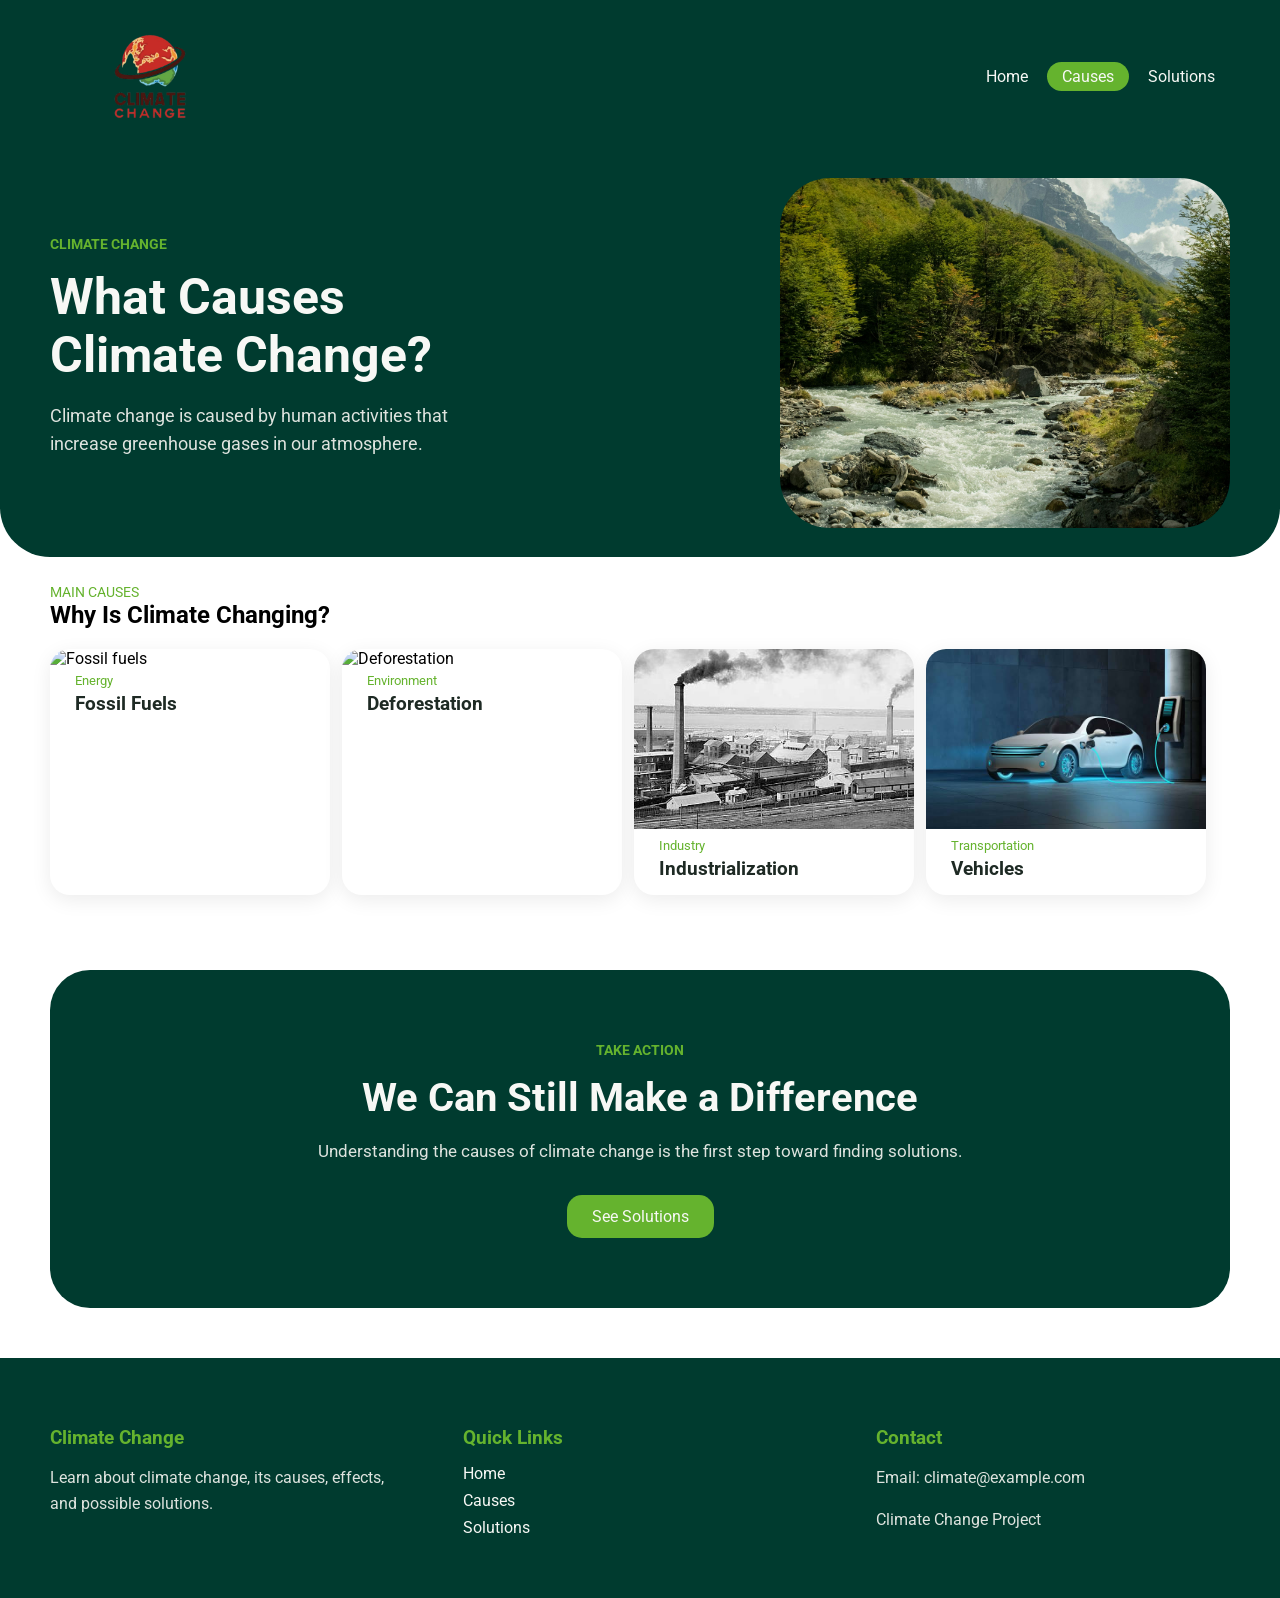
==== Climate change/html-main/causes.html @ efa52acc "Add files via upload" ====
<!DOCTYPE html>
<html lang="en">

<head>
    <meta charset="UTF-8">
    <meta name="viewport" content="width=device-width, initial-scale=1.0">

    <link rel="preconnect" href="https://fonts.googleapis.com">
    <link rel="preconnect" href="https://fonts.gstatic.com" crossorigin>

    <link
        href="https://fonts.googleapis.com/css2?family=Roboto:wght@300;400;700;900&display=swap"
        rel="stylesheet"
    >

    <link rel="stylesheet" href="style.css">
<script src="script.js"></script>

    <title>Causes - Climate Change</title>
</head>

<body>

    <!-- HEADER -->

    <header class="header">

        <img
            class="logo"
            src="images/logo.png"
            alt="Climate Change Logo"
        >

        <nav class="header-links">
            <a href="index.html">Home</a>
            <a href="causes.html" >Causes</a>
            <a href="solutions.html">Solutions</a>
        </nav>

    </header>


    <!-- HERO -->

    <section class="landing-page">

        <div class="landing-page-left-section">

            <span>CLIMATE CHANGE</span>

            <h1>
                What Causes<br>
                Climate Change?
            </h1>

            <p>
                Climate change is caused by human activities
                that increase greenhouse gases in our atmosphere.
            </p>

        </div>


        <div class="landing-page-image-container">

            <img
                src="images/hero.jpg"
                alt="Climate change"
            >

        </div>

    </section>


    <!-- CAUSES -->

    <section class="trending-container">

        <span>MAIN CAUSES</span>

        <div class="trending-header">

            <h2>Why Is Climate Changing?</h2>

        </div>


        <div class="trending-cards">

            <!-- CARD 1 -->

            <div class="card">

                <img
                    class="thumb"
                    src="images/fossil-fuels.jpg"
                    alt="Fossil fuels"
                >

                <div class="card-info">

                    <div class="card-name">
                        <p>Energy</p>
                        <h3>Fossil Fuels</h3>
                    </div>

                </div>

            </div>


            <!-- CARD 2 -->

            <div class="card">

                <img
                    class="thumb"
                    src="images/deforestation.jpg"
                    alt="Deforestation"
                >

                <div class="card-info">

                    <div class="card-name">
                        <p>Environment</p>
                        <h3>Deforestation</h3>
                    </div>

                </div>

            </div>


            <!-- CARD 3 -->

            <div class="card">

                <img
                    class="thumb"
                    src="images/industry.jpg"
                    alt="Industrial pollution"
                >

                <div class="card-info">

                    <div class="card-name">
                        <p>Industry</p>
                        <h3>Industrialization</h3>
                    </div>

                </div>

            </div>


            <!-- CARD 4 -->

            <div class="card">

                <img
                    class="thumb"
                    src="images/electric-car.jpg"
                    alt="Transportation"
                >

                <div class="card-info">

                    <div class="card-name">
                        <p>Transportation</p>
                        <h3>Vehicles</h3>
                    </div>

                </div>

            </div>

        </div>

    </section>


    <!-- CTA -->

    <section class="cta">

        <div class="cta-content">

            <span>TAKE ACTION</span>

            <h2>
                We Can Still Make a Difference
            </h2>

            <p>
                Understanding the causes of climate change
                is the first step toward finding solutions.
            </p>

            <a href="solutions.html" class="btn">
                See Solutions
            </a>

        </div>

    </section>


    <!-- FOOTER -->

    <footer class="footer">

        <div class="footer-section">

            <h3>Climate Change</h3>

            <p>
                Learn about climate change, its causes,
                effects, and possible solutions.
            </p>

        </div>


        <div class="footer-section">

            <h3>Quick Links</h3>

            <a href="index.html">Home</a>
            <a href="causes.html">Causes</a>
            <a href="solutions.html">Solutions</a>

        </div>


        <div class="footer-section">

            <h3>Contact</h3>

            <p>Email: climate@example.com</p>
            <p>Climate Change Project</p>

        </div>

    </footer>

</body>

</html>
---- Climate change/html-main/style.css ----
body {
  margin: 0;
  font-family: "Roboto", sans-serif;
}


/* =========================
   HEADER
========================= */

.header {
  background-color: #003B2F;
  display: flex;
  justify-content: space-between;
  align-items: center;
  padding: 10px 50px;
}

.logo {
  width: 200px;
}

.header-links a {
  color: #F7F8F5;
  padding: 5px 15px;
  text-decoration: none;
  border-radius: 15px;
}

.header-links a:hover {
  background-color: #65B32E;
}

.header-links a.active {
  background-color: #65B32E;
}


/* =========================
   BUTTON
========================= */

.btn {
  background-color: #65B32E;
  border-radius: 15px;
  padding: 5px 15px;
  color: #F7F8F5;
  border: none;
  text-decoration: none;
  display: inline-block;
}

.btn:hover {
  background-color: #4F9225;
}


/* =========================
   HERO
========================= */

.landing-page {
  background-color: #003B2F;
  display: flex;
  justify-content: space-between;
  align-items: center;
  padding: 25px 50px;
  color: #F7F8F5;
  border-radius: 0 0 50px 50px;
}

.landing-page-left-section {
  width: 400px;
}

.landing-page-left-section span {
  color: #65B32E;
  text-transform: uppercase;
  font-size: 14px;
  font-weight: 700;
}

.landing-page-left-section h1 {
  font-size: 50px;
  margin: 15px 0;
}

.landing-page-left-section p {
  font-size: 18px;
  line-height: 1.6;
  color: #DDE3DE;
}

.landing-page-image-container img {
  width: 450px;
  height: 350px;
  object-fit: cover;
  border-radius: 50px;
}


/* =========================
   CLEAN ENERGY
========================= */

.trending-container {
  padding: 25px 50px;
}

.trending-container > span {
  color: #65B32E;
  text-transform: uppercase;
  font-size: 14px;
}

.trending-header {
  display: flex;
  justify-content: space-between;
  align-items: center;
}

.trending-header h2 {
  margin-top: 0;
}

.trending-cards {
  display: flex;
  gap: 12px;
}

.card {
  width: 280px;
  background-color: #FFFFFF;
  border-radius: 20px;
  overflow: hidden;
  box-shadow: 0 5px 20px rgba(0, 0, 0, 0.08);
}

.card .thumb {
  width: 100%;
  height: 180px;
  object-fit: cover;
}

.card-info {
  display: flex;
  justify-content: space-between;
  align-items: center;
  padding: 5px 25px;
}

.card-name p {
  color: #65B32E;
  font-size: 13px;
  margin: 0;
}

.card-name h3 {
  margin: 5px 0 10px;
  color: #1E2A24;
}

.card-button {
  text-decoration: none;
  background-color: #65B32E;
  color: white;
  width: 35px;
  height: 35px;
  border-radius: 50%;
  display: flex;
  justify-content: center;
  align-items: center;
}


/* =========================
   CTA
========================= */

.cta {
  margin: 50px;
  padding: 70px 30px;
  background-color: #003B2F;
  border-radius: 40px;
  text-align: center;
  color: #F7F8F5;
}

.cta-content {
  max-width: 700px;
  margin: auto;
}

.cta-content span {
  color: #65B32E;
  font-size: 14px;
  font-weight: 700;
  text-transform: uppercase;
}

.cta-content h2 {
  font-size: 40px;
  margin: 15px 0;
}

.cta-content p {
  color: #DDE3DE;
  font-size: 17px;
  line-height: 1.6;
  margin-bottom: 30px;
}

.cta .btn {
  padding: 12px 25px;
}


/* =========================
   FOOTER
========================= */

.footer {
  background-color: #003B2F;
  color: #F7F8F5;
  padding: 50px;
  display: flex;
  justify-content: space-between;
  gap: 50px;
  margin-top: 50px;
}

.footer-section {
  width: 30%;
}

.footer-section h3 {
  margin-bottom: 15px;
  color: #65B32E;
}

.footer-section p {
  color: #DDE3DE;
  line-height: 1.6;
}

.footer-section a {
  display: block;
  color: #F7F8F5;
  text-decoration: none;
  margin: 8px 0;
}

.footer-section a:hover {
  color: #65B32E;
}

/* =========================
   WEATHER
========================= */

.weather-section {
  padding: 50px;
  text-align: center;
}

.weather-section > span {
  color: #65B32E;
  font-size: 14px;
  font-weight: 700;
  text-transform: uppercase;
}

.weather-section h2 {
  color: #1E2A24;
  font-size: 36px;
  margin: 15px 0 10px;
}

.weather-section > p {
  color: #666;
  margin-bottom: 30px;
}

.weather-search {
  display: flex;
  justify-content: center;
  gap: 10px;
  margin-bottom: 30px;
}

.weather-search input {
  width: 300px;
  padding: 12px 15px;
  border: 2px solid #DDE3DE;
  border-radius: 15px;
  font-size: 16px;
  outline: none;
}

.weather-search input:focus {
  border-color: #65B32E;
}

.weather-search button {
  background-color: #65B32E;
  color: white;
  border: none;
  border-radius: 15px;
  padding: 12px 20px;
  font-size: 16px;
  cursor: pointer;
}

.weather-search button:hover {
  background-color: #4F9225;
}

.weather-result {
  max-width: 450px;
  margin: auto;
  background-color: #F7F8F5;
  border-radius: 25px;
  padding: 30px;
  min-height: 100px;
}

.weather-message {
  color: #666;
}

.weather-city {
  color: #003B2F;
  font-size: 28px;
  margin: 0 0 10px;
}

.weather-temperature {
  color: #65B32E;
  font-size: 45px;
  font-weight: 700;
  margin: 10px 0;
}

.weather-description {
  color: #555;
  font-size: 18px;
  text-transform: capitalize;
}

.weather-details {
  display: flex;
  justify-content: space-around;
  margin-top: 25px;
  color: #1E2A24;
}

.weather-error {
  color: #D32F2F;
  font-weight: 700;
}

/* =========================
   MOBILE
========================= */

@media (max-width: 768px) {

  /* HEADER */

  .header {
    padding: 10px 20px;
    flex-direction: column;
    gap: 15px;
  }

  .logo {
    width: 150px;
  }

.header-links {
    display: none;
}
.weather-section {
  padding: 40px 20px;
}

.weather-section h2 {
  font-size: 30px;
}

.weather-search {
  flex-direction: column;
  align-items: center;
}

.weather-search input {
  width: 100%;
  max-width: 350px;
  box-sizing: border-box;
}

.weather-search button {
  width: 150px;
}

.weather-result {
  width: 100%;
  box-sizing: border-box;
}

.weather-details {
  flex-direction: column;
  gap: 15px;
}


  /* HERO */

  .landing-page {
    flex-direction: column;
    padding: 40px 20px;
    text-align: center;
    gap: 30px;
  }

  .landing-page-left-section {
    width: 100%;
  }

  .landing-page-left-section h1 {
    font-size: 40px;
  }

  .landing-page-image-container img {
    width: 100%;
    max-width: 450px;
  }


  /* CLEAN ENERGY */

  .trending-container {
    padding: 25px 20px;
  }

  .trending-cards {
    flex-wrap: wrap;
    justify-content: center;
  }

  .card {
    width: 100%;
    max-width: 350px;
  }


  /* CTA */

  .cta {
    margin: 30px 20px;
    padding: 50px 20px;
  }

  .cta-content h2 {
    font-size: 30px;
  }


  /* FOOTER */

  .footer {
    flex-direction: column;
    padding: 40px 20px;
    gap: 30px;
  }

  .footer-section {
    width: 100%;
  }

}
/* =========================
   MOBILE MENU BUTTON
========================= */

.menu-button {
  display: none;
  background-color: #65B32E;
  color: #F7F8F5;
  border: none;
  border-radius: 10px;
  font-size: 24px;
  padding: 5px 12px;
  cursor: pointer;
}


/* =========================
   BACK TO TOP
========================= */

.back-to-top {
  position: fixed;
  right: 25px;
  bottom: 25px;

  width: 45px;
  height: 45px;

  border: none;
  border-radius: 50%;

  background-color: #65B32E;
  color: #FFFFFF;

  font-size: 22px;
  cursor: pointer;

  display: none;

  z-index: 1000;
}

.back-to-top.show {
  display: block;
}

.back-to-top:hover {
  background-color: #4F9225;
}


/* =========================
   MOBILE
========================= */

@media (max-width: 768px) {

  .header {
    position: relative;
  }

  .menu-button {
    display: block;
  }

  .header-links {
    display: none;
    width: 100%;
    flex-direction: column;
    align-items: center;
    gap: 5px;
  }

  .header-links.show {
    display: flex;
  }

}
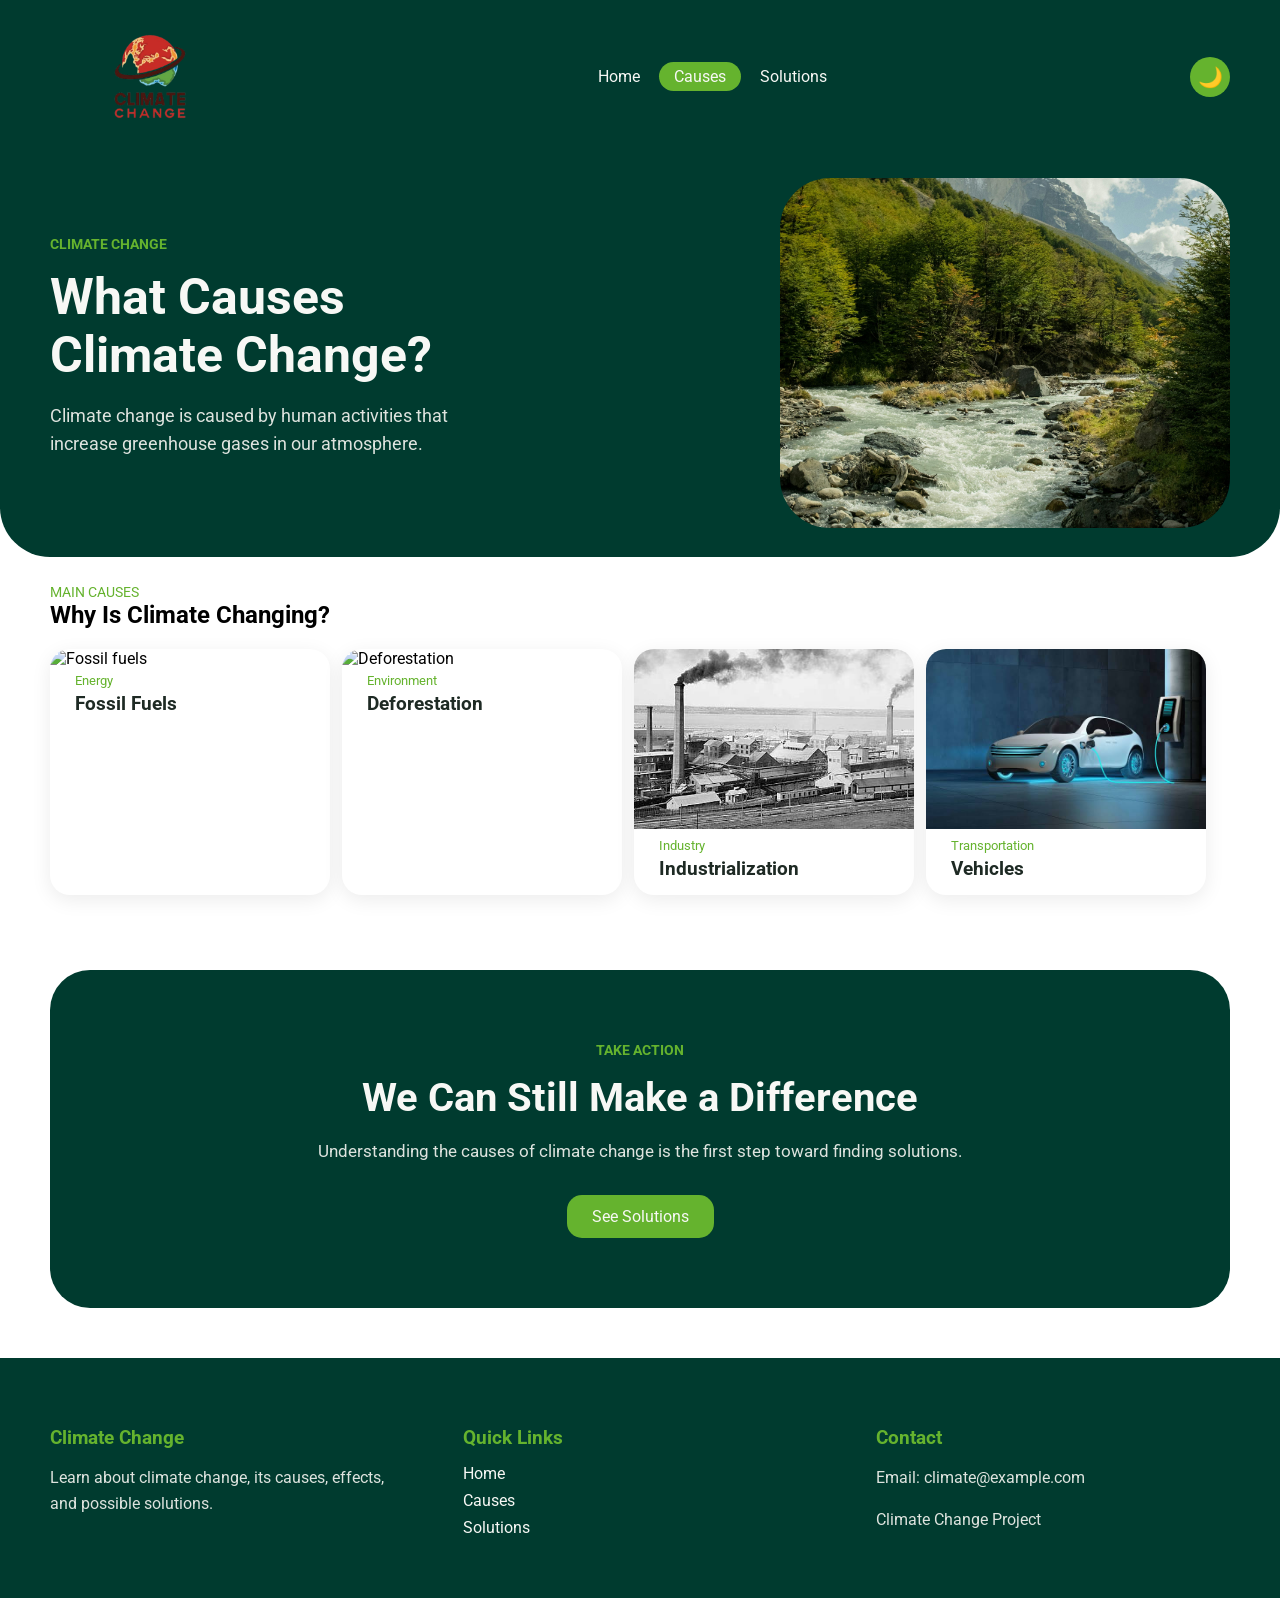
==== commit 984c5593: "Add files via upload" ====
--- a/Climate change/html-main/causes.html
+++ b/Climate change/html-main/causes.html
@@ -37,6 +37,10 @@
             <a href="solutions.html">Solutions</a>
         </nav>
 
+        <button id="themeButton" class="theme-button">
+        🌙
+    </button>
+    
     </header>
 
 
--- a/Climate change/html-main/style.css
+++ b/Climate change/html-main/style.css
@@ -556,4 +556,178 @@
     display: flex;
   }
 
+}
+
+/* =========================
+   THEME BUTTON
+========================= */
+
+.theme-button {
+  background-color: #65B32E;
+  color: white;
+  border: none;
+  width: 40px;
+  height: 40px;
+  border-radius: 50%;
+  font-size: 20px;
+  cursor: pointer;
+  margin-left: 15px;
+}
+
+.theme-button:hover {
+  background-color: #4F9225;
+}
+
+
+/* =========================
+   TEMPERATURE BUTTONS
+========================= */
+
+.temperature-buttons {
+  display: flex;
+  justify-content: center;
+  gap: 10px;
+  margin-bottom: 20px;
+}
+
+.unit-button {
+  background-color: #DDE3DE;
+  color: #1E2A24;
+  border: none;
+  padding: 8px 18px;
+  border-radius: 12px;
+  cursor: pointer;
+  font-size: 15px;
+}
+
+.unit-button:hover {
+  background-color: #65B32E;
+  color: white;
+}
+
+.active-unit {
+  background-color: #65B32E;
+  color: white;
+}
+
+
+/* =========================
+   DARK MODE
+========================= */
+
+body.dark-mode {
+  background-color: #121B17;
+  color: #F7F8F5;
+}
+
+
+/* Header */
+
+body.dark-mode .header {
+  background-color: #071C16;
+}
+
+
+/* Landing Page */
+
+body.dark-mode .landing-page {
+  background-color: #071C16;
+}
+
+
+/* General text */
+
+body.dark-mode .trending-container h2,
+body.dark-mode .weather-section h2 {
+  color: #F7F8F5;
+}
+
+
+/* Weather */
+
+body.dark-mode .weather-section > p {
+  color: #B8C2BC;
+}
+
+body.dark-mode .weather-result {
+  background-color: #1C2923;
+}
+
+body.dark-mode .weather-message {
+  color: #B8C2BC;
+}
+
+body.dark-mode .weather-city {
+  color: #F7F8F5;
+}
+
+body.dark-mode .weather-description {
+  color: #B8C2BC;
+}
+
+body.dark-mode .weather-details {
+  color: #F7F8F5;
+}
+
+
+/* Weather input */
+
+body.dark-mode .weather-search input {
+  background-color: #1C2923;
+  color: white;
+  border-color: #3B4A43;
+}
+
+body.dark-mode .weather-search input::placeholder {
+  color: #9AA59F;
+}
+
+
+/* Temperature buttons */
+
+body.dark-mode .unit-button {
+  background-color: #3B4A43;
+  color: #F7F8F5;
+}
+
+
+/* Cards */
+
+body.dark-mode .card {
+  background-color: #1C2923;
+}
+
+body.dark-mode .card-name h3 {
+  color: #F7F8F5;
+}
+
+
+/* CTA */
+
+body.dark-mode .cta {
+  background-color: #071C16;
+}
+
+
+/* Footer */
+
+body.dark-mode .footer {
+  background-color: #071C16;
+}
+
+
+/* =========================
+   MOBILE THEME BUTTON
+========================= */
+
+@media (max-width: 768px) {
+
+  .theme-button {
+    margin-left: 0;
+  }
+
+  .temperature-buttons {
+    margin-top: 10px;
+  }
+
 }
